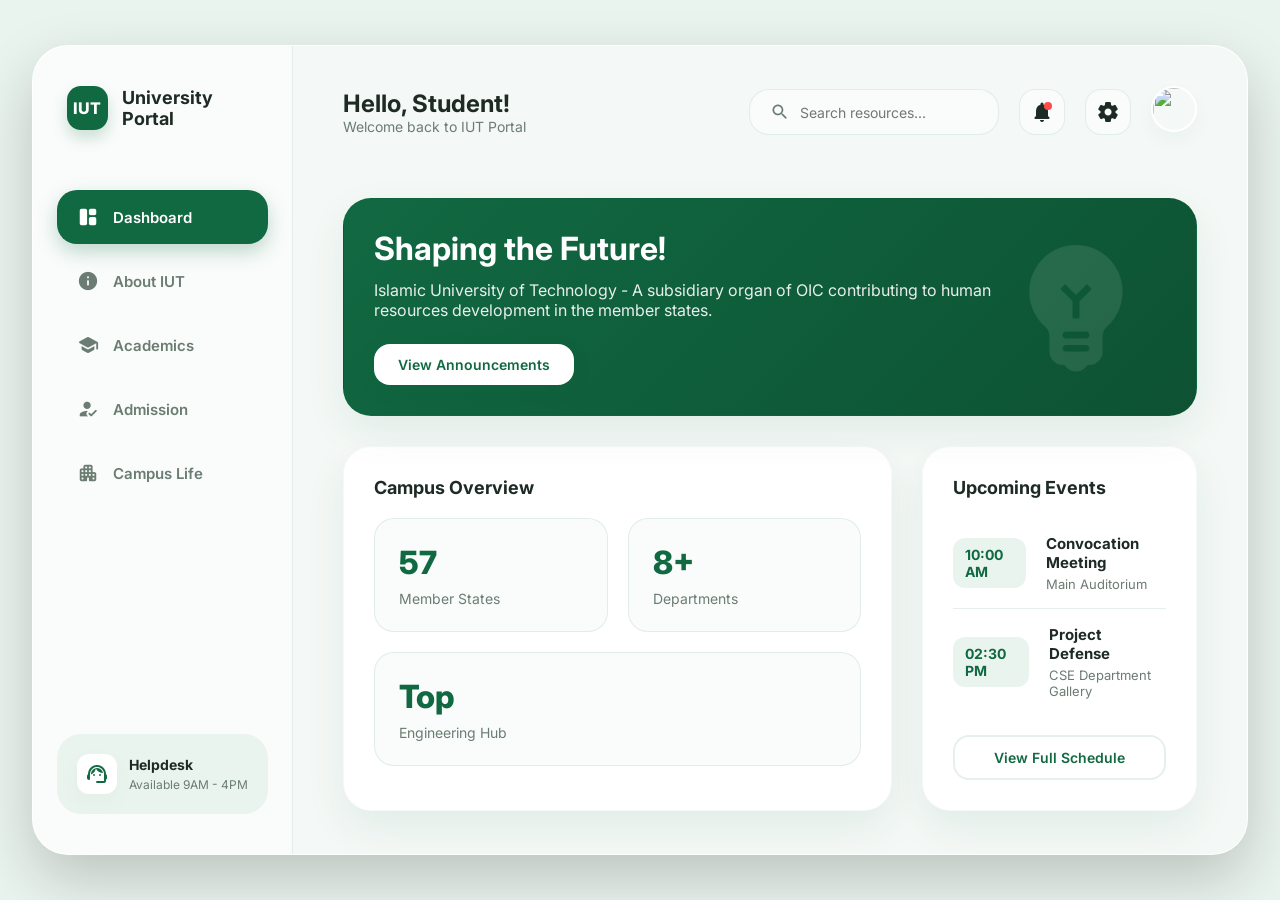
==== index.html @ 9db21464 "Initial commit" ====
<!DOCTYPE html>
<html>
<head>
    <meta name="robots" content="noindex, nofollow">
    <meta charset="UTF-8">
    <meta name="viewport" content="width=device-width, initial-scale=1.0">
    <title>Untitled Document</title>
    
    <link rel="stylesheet" href="css/style.css">
    <link href="https://fonts.googleapis.com/css2?family=Inter:wght@300;400;500;600;700;800&display=swap" rel="stylesheet">
    <link href="https://fonts.googleapis.com/icon?family=Material+Icons+Round" rel="stylesheet">

    </head>
<body>
    <div class="backdrop-image"></div>
    <div class="app-container">
        
        <div class="sidebar">
            <div class="logo">
                <div class="logo-icon">IUT</div>
                <h2>University Portal</h2>
            </div>
            
            <div class="nav-menu">
                <a href="index.html" class="nav-item" id="nav-home">
                    <span class="material-icons-round">space_dashboard</span>
                    Dashboard
                </a>
                <a href="about.html" class="nav-item" id="nav-about">
                    <span class="material-icons-round">info</span>
                    About IUT
                </a>
                <a href="academics.html" class="nav-item" id="nav-academics">
                    <span class="material-icons-round">school</span>
                    Academics
                </a>
                <a href="admission.html" class="nav-item" id="nav-admission">
                    <span class="material-icons-round">how_to_reg</span>
                    Admission
                </a>
                <a href="campus.html" class="nav-item" id="nav-campus">
                    <span class="material-icons-round">apartment</span>
                    Campus Life
                </a>
            </div>

            <div class="user-profile">
                <div class="profile-card">
                    <div class="support-icon">
                        <span class="material-icons-round">support_agent</span>
                    </div>
                    <div class="profile-info">
                        <strong>Helpdesk</strong>
                        <span>Available 9AM - 4PM</span>
                    </div>
                </div>
            </div>
        </div>

        <div class="main-content">
            <div class="top-header">
                <div class="greeting-min">
                    <h2>Hello, Student!</h2>
                    <p>Welcome back to IUT Portal</p>
                </div>
                
                <div class="header-actions">
                    <div class="search-bar">
                        <span class="material-icons-round">search</span>
                        <input type="text" placeholder="Search resources...">
                    </div>
                    <button class="icon-button">
                        <span class="material-icons-round">notifications</span>
                        <span class="badge"></span>
                    </button>
                    <button class="icon-button">
                        <span class="material-icons-round">settings</span>
                    </button>
                    <div class="avatar-circle">
                         <img src="https://ui-avatars.com/api/?name=IUT+User&background=116942&color=fff">
                    </div>
                </div>
            </div>

            <div class="page-content" id="content-area">
                
            <div class="dashboard-grid">
                <div class="card banner-card">
                    <div class="banner-content">
                        <h2>Shaping the Future!</h2>
                        <p>Islamic University of Technology - A subsidiary organ of OIC contributing to human resources development in the member states.</p>
                        <button class="btn btn-primary" style="background: var(--white); color: var(--primary);">View Announcements</button>
                    </div>
                    <div class="banner-illustration">
                        <span class="material-icons-round">emoji_objects</span>
                    </div>
                </div>

                <div class="card stats-card">
                    <h3>Campus Overview</h3>
                    <div class="stat-items">
                        <div class="stat">
                            <span class="stat-value">57</span>
                            <span class="stat-label">Member States</span>
                        </div>
                        <div class="stat">
                            <span class="stat-value">8+</span>
                            <span class="stat-label">Departments</span>
                        </div>
                    </div>
                    <br>
                    <div class="stat-items">
                        <div class="stat">
                            <span class="stat-value">Top</span>
                            <span class="stat-label">Engineering Hub</span>
                        </div>
                    </div>
                </div>

                <div class="card schedule-card">
                    <h3>Upcoming Events</h3>
                    <ul class="schedule-list">
                        <li>
                            <div class="event-time"><span>10:00 AM</span></div>
                            <div class="event-details">
                                <strong>Convocation Meeting</strong>
                                <span>Main Auditorium</span>
                            </div>
                        </li>
                        <li>
                            <div class="event-time"><span>02:30 PM</span></div>
                            <div class="event-details">
                                <strong>Project Defense</strong>
                                <span>CSE Department Gallery</span>
                            </div>
                        </li>
                    </ul>
                    <button class="btn btn-outline" style="width: 100%;">View Full Schedule</button>
                </div>
            </div>
        
            </div>
        </div>
    </div>
    
    <script src="js/script.js"></script>
</body>
</html>
---- css/style.css ----
:root {
    --primary: #116942;
    --primary-light: #EAF4EE;
    --primary-hover: #0D5233;
    --text-main: #1D2B24;
    --text-muted: #6B7C72;
    --white: #FFFFFF;
    --border-light: rgba(17, 105, 66, 0.1);
    --shadow-soft: 0 16px 40px rgba(17, 105, 66, 0.08);
    --shadow-card: 0 8px 20px rgba(17, 105, 66, 0.04);
}

* {
    box-sizing: border-box;
    margin: 0;
    padding: 0;
}

body {
    font-family: 'Inter', sans-serif;
    color: var(--text-main);
    display: flex;
    justify-content: center;
    align-items: center;
    min-height: 100vh;
    background-color: var(--primary-light);
    overflow: hidden;
}

.backdrop-image {
    position: fixed;
    top: 0;
    left: 0;
    right: 0;
    bottom: 0;
    background: url('iutbg.jpg') no-repeat center center / cover;
    z-index: -2;
    filter: blur(5px) brightness(0.6);
    transform: scale(1.02);
    /* Hide blurry edges */
}

.app-container {
    width: 95%;
    max-width: 1440px;
    height: 90vh;
    background: var(--white);
    border-radius: 36px;
    box-shadow: 0 24px 60px rgba(0, 0, 0, 0.2);
    display: flex;
    overflow: hidden;
    position: relative;
    border: 1px solid rgba(255, 255, 255, 0.8);
}

/* Sidebar Styling */
.sidebar {
    width: 260px;
    background: #FAFCFB;
    padding: 40px 24px;
    display: flex;
    flex-direction: column;
    border-right: 1px solid var(--border-light);
}

.logo {
    display: flex;
    align-items: center;
    gap: 14px;
    margin-bottom: 60px;
    padding: 0 10px;
}

.logo-icon {
    width: 44px;
    height: 44px;
    background: var(--primary);
    color: var(--white);
    font-weight: 800;
    display: flex;
    justify-content: center;
    align-items: center;
    border-radius: 14px;
    font-size: 16px;
    box-shadow: 0 8px 16px rgba(17, 105, 66, 0.2);
}

.logo h2 {
    font-size: 18px;
    font-weight: 700;
    color: var(--text-main);
}

.nav-menu {
    display: flex;
    flex-direction: column;
    gap: 10px;
    flex: 1;
}

.nav-item {
    display: flex;
    align-items: center;
    gap: 14px;
    padding: 16px 20px;
    border-radius: 20px;
    color: var(--text-muted);
    text-decoration: none;
    font-weight: 600;
    font-size: 15px;
    transition: all 0.25s ease;
}

.nav-item .material-icons-round {
    font-size: 22px;
}

.nav-item:hover {
    background: var(--primary-light);
    color: var(--primary);
}

.nav-item.active {
    background: var(--primary);
    color: var(--white);
    box-shadow: 0 8px 20px rgba(17, 105, 66, 0.25);
}

.user-profile {
    margin-top: auto;
}

.profile-card {
    background: var(--primary-light);
    border-radius: 24px;
    padding: 20px;
    display: flex;
    align-items: center;
    gap: 12px;
}

.support-icon {
    background: var(--white);
    width: 40px;
    height: 40px;
    border-radius: 12px;
    display: flex;
    align-items: center;
    justify-content: center;
    color: var(--primary);
    box-shadow: var(--shadow-card);
}

.profile-info {
    display: flex;
    flex-direction: column;
}

.profile-info strong {
    font-size: 14px;
    color: var(--text-main);
}

.profile-info span {
    font-size: 12px;
    color: var(--text-muted);
    margin-top: 4px;
}

/* Main Content Area */
.main-content {
    flex: 1;
    display: flex;
    flex-direction: column;
    padding: 40px 50px;
    background: #F4F8F6;
    overflow-y: auto;
}

.top-header {
    display: flex;
    justify-content: space-between;
    align-items: center;
    margin-bottom: 40px;
}

.greeting-min h3 {
    font-size: 24px;
    font-weight: 700;
    margin-bottom: 4px;
}

.greeting-min p {
    color: var(--text-muted);
    font-size: 14px;
}

.header-actions {
    display: flex;
    align-items: center;
    gap: 20px;
}

.search-bar {
    background: #FAFCFB;
    border: 1px solid var(--border-light);
    border-radius: 20px;
    padding: 12px 20px;
    display: flex;
    align-items: center;
    gap: 10px;
    width: 250px;
}

.search-bar .material-icons-round {
    color: var(--text-muted);
    font-size: 20px;
}

.search-bar input {
    border: none;
    background: transparent;
    outline: none;
    font-size: 14px;
    font-family: inherit;
    color: var(--text-main);
    width: 100%;
}

.icon-button {
    background: #FAFCFB;
    border: 1px solid var(--border-light);
    border-radius: 16px;
    width: 46px;
    height: 46px;
    display: flex;
    align-items: center;
    justify-content: center;
    cursor: pointer;
    position: relative;
    color: var(--text-main);
    transition: all 0.2s;
}

.icon-button:hover {
    background: var(--primary-light);
    color: var(--primary);
}

.badge {
    position: absolute;
    top: 12px;
    right: 12px;
    width: 8px;
    height: 8px;
    background: #FF4B4B;
    border-radius: 50%;
}

.avatar-circle img {
    width: 46px;
    height: 46px;
    border-radius: 50%;
    object-fit: cover;
    border: 2px solid var(--white);
    box-shadow: var(--shadow-card);
}

/* Dynamic Content Areas */
.page-content {
    flex: 1;
    animation: fadeIn 0.4s ease-out;
}

@keyframes fadeIn {
    from {
        opacity: 0;
        transform: translateY(10px);
    }

    to {
        opacity: 1;
        transform: translateY(0);
    }
}

/* Base Card Style */
.card {
    background: var(--white);
    border-radius: 28px;
    padding: 30px;
    box-shadow: var(--shadow-soft);
    border: 1px solid rgba(17, 105, 66, 0.04);
}

/* Utilities */
.btn {
    padding: 12px 24px;
    border-radius: 16px;
    font-weight: 600;
    font-family: inherit;
    font-size: 14px;
    cursor: pointer;
    border: none;
    transition: all 0.2s ease;
}

.btn-primary {
    background: var(--primary);
    color: var(--white);
    box-shadow: 0 6px 16px rgba(17, 105, 66, 0.2);
}

.btn-primary:hover {
    background: var(--primary-hover);
    transform: translateY(-2px);
}

.btn-outline {
    background: transparent;
    border: 2px solid var(--border-light);
    color: var(--primary);
}

.btn-outline:hover {
    background: var(--primary-light);
    border-color: var(--primary);
}

/* Dashboard Specifics */
.dashboard-grid {
    display: grid;
    grid-template-columns: 2fr 1fr;
    gap: 30px;
    margin-top: 20px;
}

.banner-card {
    background: linear-gradient(135deg, var(--primary) 0%, #0D5233 100%);
    color: var(--white);
    position: relative;
    overflow: hidden;
    grid-column: 1 / -1;
    /* Spans full width */
    display: flex;
    align-items: center;
    justify-content: space-between;
}

.banner-card h2 {
    font-size: 32px;
    margin-bottom: 12px;
}

.banner-card p {
    font-size: 16px;
    opacity: 0.9;
    margin-bottom: 24px;
    max-width: 80%;
}

.banner-content {
    position: relative;
    z-index: 2;
}

.banner-illustration {
    position: absolute;
    right: 40px;
    top: 50%;
    transform: translateY(-50%);
    color: rgba(255, 255, 255, 0.1);
}

.banner-illustration .material-icons-round {
    font-size: 160px;
}

/* Stat Card */
.stats-card h3,
.schedule-card h3 {
    font-size: 18px;
    margin-bottom: 20px;
    color: var(--text-main);
}

.stat-items {
    display: flex;
    gap: 20px;
}

.stat {
    background: #FAFCFB;
    padding: 24px;
    border-radius: 20px;
    flex: 1;
    display: flex;
    flex-direction: column;
    gap: 8px;
    border: 1px solid var(--border-light);
}

.stat-value {
    font-size: 32px;
    font-weight: 800;
    color: var(--primary);
}

.stat-label {
    font-size: 14px;
    color: var(--text-muted);
}

/* Schedule Card */
.schedule-list {
    list-style: none;
    margin-bottom: 20px;
}

.schedule-list li {
    display: flex;
    align-items: center;
    gap: 20px;
    padding: 16px 0;
    border-bottom: 1px solid var(--border-light);
}

.schedule-list li:last-child {
    border-bottom: none;
}

.event-time {
    font-weight: 700;
    color: var(--primary);
    font-size: 14px;
    background: var(--primary-light);
    padding: 8px 12px;
    border-radius: 12px;
}

.event-details {
    display: flex;
    flex-direction: column;
    gap: 4px;
}

.event-details strong {
    font-size: 15px;
    color: var(--text-main);
}

.event-details span {
    font-size: 13px;
    color: var(--text-muted);
}

/* Page Headers */
.page-header {
    margin-bottom: 30px;
}

.page-header h1 {
    font-size: 32px;
    color: var(--text-main);
    margin-bottom: 8px;
}

.page-header p {
    color: var(--text-muted);
    font-size: 16px;
}

/* Grid Layout for Academics / About */
.grid-layout {
    display: grid;
    grid-template-columns: repeat(auto-fill, minmax(240px, 1fr));
    gap: 24px;
    background: transparent;
    box-shadow: none;
    padding: 0;
    border: none;
}

.dept-card {
    background: var(--white);
    padding: 30px 24px;
    border-radius: 24px;
    box-shadow: var(--shadow-soft);
    border: 1px solid var(--border-light);
    display: flex;
    flex-direction: column;
    align-items: flex-start;
    transition: transform 0.2s ease;
}

.dept-card:hover {
    transform: translateY(-5px);
}

.dept-icon {
    font-size: 40px;
    color: var(--primary);
    margin-bottom: 20px;
    background: var(--primary-light);
    padding: 16px;
    border-radius: 20px;
}

.dept-card h3 {
    font-size: 18px;
    margin-bottom: 8px;
}

.dept-card p {
    font-size: 14px;
    color: var(--text-muted);
    margin-bottom: 24px;
    flex: 1;
}

.btn-text {
    background: none;
    border: none;
    color: var(--primary);
    font-weight: 600;
    font-size: 14px;
    padding: 0;
    display: flex;
    align-items: center;
    gap: 6px;
}

.btn-text .material-icons-round {
    font-size: 18px;
}

/* Full Width Card */
.full-width {
    width: 100%;
}

.about-content h2 {
    font-size: 24px;
    margin-bottom: 16px;
    color: var(--primary);
}

.about-content p {
    line-height: 1.8;
    color: var(--text-main);
    font-size: 15px;
    margin-bottom: 24px;
}

.info-grid {
    display: grid;
    grid-template-columns: 1fr 1fr;
    gap: 24px;
    margin-top: 30px;
}

.info-card {
    background: #FAFCFB;
    padding: 24px;
    border-radius: 20px;
    border: 1px solid var(--border-light);
}

.info-icon {
    font-size: 32px;
    color: var(--primary);
    margin-bottom: 16px;
}

.info-card h3 {
    margin-bottom: 8px;
}

.info-card p {
    margin-bottom: 0;
    font-size: 14px;
}
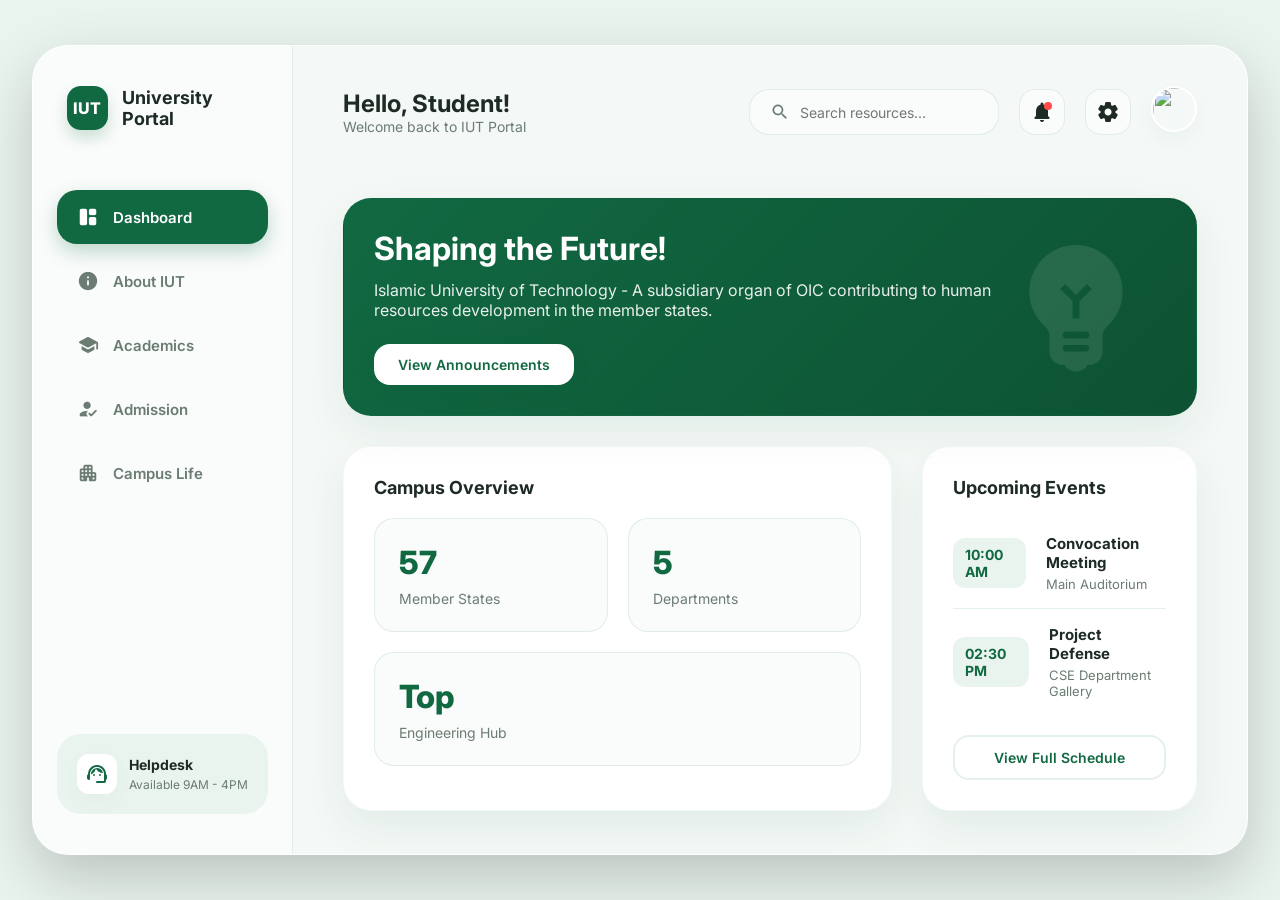
==== commit 9b92dba8: "Info Fix" ====
--- a/index.html
+++ b/index.html
@@ -1,26 +1,29 @@
 <!DOCTYPE html>
 <html>
+
 <head>
     <meta name="robots" content="noindex, nofollow">
     <meta charset="UTF-8">
     <meta name="viewport" content="width=device-width, initial-scale=1.0">
     <title>Untitled Document</title>
-    
+
     <link rel="stylesheet" href="css/style.css">
-    <link href="https://fonts.googleapis.com/css2?family=Inter:wght@300;400;500;600;700;800&display=swap" rel="stylesheet">
+    <link href="https://fonts.googleapis.com/css2?family=Inter:wght@300;400;500;600;700;800&display=swap"
+        rel="stylesheet">
     <link href="https://fonts.googleapis.com/icon?family=Material+Icons+Round" rel="stylesheet">
 
-    </head>
+</head>
+
 <body>
     <div class="backdrop-image"></div>
     <div class="app-container">
-        
+
         <div class="sidebar">
             <div class="logo">
                 <div class="logo-icon">IUT</div>
                 <h2>University Portal</h2>
             </div>
-            
+
             <div class="nav-menu">
                 <a href="index.html" class="nav-item" id="nav-home">
                     <span class="material-icons-round">space_dashboard</span>
@@ -63,7 +66,7 @@
                     <h2>Hello, Student!</h2>
                     <p>Welcome back to IUT Portal</p>
                 </div>
-                
+
                 <div class="header-actions">
                     <div class="search-bar">
                         <span class="material-icons-round">search</span>
@@ -77,72 +80,76 @@
                         <span class="material-icons-round">settings</span>
                     </button>
                     <div class="avatar-circle">
-                         <img src="https://ui-avatars.com/api/?name=IUT+User&background=116942&color=fff">
+                        <img
+                            src="https://thumbs.dreamstime.com/b/happy-man-thumbs-up-sign-full-length-portrait-white-backgroun-giving-smiling-31054055.jpg?w=768">
                     </div>
                 </div>
             </div>
 
             <div class="page-content" id="content-area">
-                
-            <div class="dashboard-grid">
-                <div class="card banner-card">
-                    <div class="banner-content">
-                        <h2>Shaping the Future!</h2>
-                        <p>Islamic University of Technology - A subsidiary organ of OIC contributing to human resources development in the member states.</p>
-                        <button class="btn btn-primary" style="background: var(--white); color: var(--primary);">View Announcements</button>
+
+                <div class="dashboard-grid">
+                    <div class="card banner-card">
+                        <div class="banner-content">
+                            <h2>Shaping the Future!</h2>
+                            <p>Islamic University of Technology - A subsidiary organ of OIC contributing to human
+                                resources development in the member states.</p>
+                            <button class="btn btn-primary"
+                                style="background: var(--white); color: var(--primary);">View Announcements</button>
+                        </div>
+                        <div class="banner-illustration">
+                            <span class="material-icons-round">emoji_objects</span>
+                        </div>
                     </div>
-                    <div class="banner-illustration">
-                        <span class="material-icons-round">emoji_objects</span>
+
+                    <div class="card stats-card">
+                        <h3>Campus Overview</h3>
+                        <div class="stat-items">
+                            <div class="stat">
+                                <span class="stat-value">57</span>
+                                <span class="stat-label">Member States</span>
+                            </div>
+                            <div class="stat">
+                                <span class="stat-value">5</span>
+                                <span class="stat-label">Departments</span>
+                            </div>
+                        </div>
+                        <br>
+                        <div class="stat-items">
+                            <div class="stat">
+                                <span class="stat-value">Top</span>
+                                <span class="stat-label">Engineering Hub</span>
+                            </div>
+                        </div>
+                    </div>
+
+                    <div class="card schedule-card">
+                        <h3>Upcoming Events</h3>
+                        <ul class="schedule-list">
+                            <li>
+                                <div class="event-time"><span>10:00 AM</span></div>
+                                <div class="event-details">
+                                    <strong>Convocation Meeting</strong>
+                                    <span>Main Auditorium</span>
+                                </div>
+                            </li>
+                            <li>
+                                <div class="event-time"><span>02:30 PM</span></div>
+                                <div class="event-details">
+                                    <strong>Project Defense</strong>
+                                    <span>CSE Department Gallery</span>
+                                </div>
+                            </li>
+                        </ul>
+                        <button class="btn btn-outline" style="width: 100%;">View Full Schedule</button>
                     </div>
                 </div>
 
-                <div class="card stats-card">
-                    <h3>Campus Overview</h3>
-                    <div class="stat-items">
-                        <div class="stat">
-                            <span class="stat-value">57</span>
-                            <span class="stat-label">Member States</span>
-                        </div>
-                        <div class="stat">
-                            <span class="stat-value">8+</span>
-                            <span class="stat-label">Departments</span>
-                        </div>
-                    </div>
-                    <br>
-                    <div class="stat-items">
-                        <div class="stat">
-                            <span class="stat-value">Top</span>
-                            <span class="stat-label">Engineering Hub</span>
-                        </div>
-                    </div>
-                </div>
-
-                <div class="card schedule-card">
-                    <h3>Upcoming Events</h3>
-                    <ul class="schedule-list">
-                        <li>
-                            <div class="event-time"><span>10:00 AM</span></div>
-                            <div class="event-details">
-                                <strong>Convocation Meeting</strong>
-                                <span>Main Auditorium</span>
-                            </div>
-                        </li>
-                        <li>
-                            <div class="event-time"><span>02:30 PM</span></div>
-                            <div class="event-details">
-                                <strong>Project Defense</strong>
-                                <span>CSE Department Gallery</span>
-                            </div>
-                        </li>
-                    </ul>
-                    <button class="btn btn-outline" style="width: 100%;">View Full Schedule</button>
-                </div>
-            </div>
-        
             </div>
         </div>
     </div>
-    
+
     <script src="js/script.js"></script>
 </body>
+
 </html>
